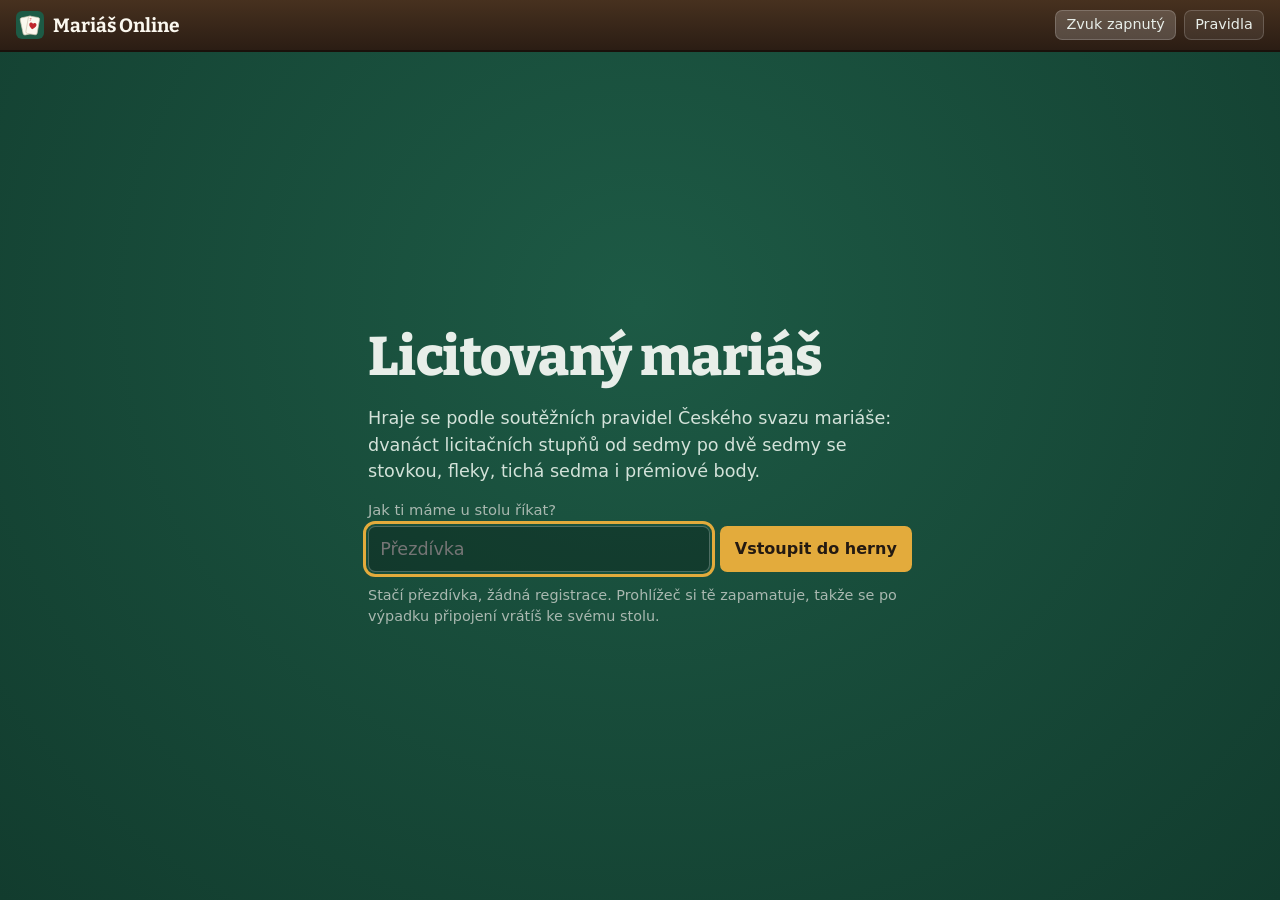
==== marias/web/index.html @ 0bc7ed8b "Rewrite: licitovaný mariáš per ČSM rules, with prémiové body Replace the Flask prototype with a serv" ====
<!doctype html>
<html lang="cs">
<head>
  <meta charset="utf-8">
  <meta name="viewport" content="width=device-width, initial-scale=1, viewport-fit=cover">
  <meta name="theme-color" content="#2b1d14">
  <meta name="description" content="Licitovaný mariáš online podle pravidel Českého svazu mariáše, s prémiovými body.">
  <title>Mariáš Online – licitovaný mariáš</title>
  <link rel="icon" href="img/icon.svg" type="image/svg+xml">
  <link rel="preload" href="fonts/bitter-latin-ext-wght-normal.woff2" as="font" type="font/woff2" crossorigin>
  <link rel="stylesheet" href="css/style.css">
  <script type="module" src="js/main.js"></script>
</head>
<body>
  <header class="bar">
    <a class="brand" href="./" aria-label="Mariáš Online – herna">
      <img src="img/icon.svg" alt="" width="28" height="28">
      <span>Mariáš Online</span>
    </a>
    <span id="conn" class="conn" role="status" aria-live="polite"></span>
    <nav class="bar-actions">
      <button id="btn-sound" class="ghost" type="button" aria-pressed="true">Zvuk zapnutý</button>
      <button id="btn-help" class="ghost" type="button">Pravidla</button>
      <button id="btn-name" class="ghost name" type="button" hidden></button>
    </nav>
  </header>

  <main id="main">
    <section id="view-login" class="view login" hidden>
      <div class="login-box">
        <h1>Licitovaný mariáš</h1>
        <p>Hraje se podle soutěžních pravidel Českého svazu mariáše: dvanáct licitačních stupňů od sedmy
          po dvě sedmy se stovkou, fleky, tichá sedma i prémiové body.</p>
        <form id="login-form" autocomplete="off">
          <label for="login-name">Jak ti máme u stolu říkat?</label>
          <div class="row">
            <input id="login-name" name="name" type="text" minlength="2" maxlength="20" required
                   placeholder="Přezdívka" autocomplete="nickname">
            <button class="primary" type="submit">Vstoupit do herny</button>
          </div>
          <p class="hint">Stačí přezdívka, žádná registrace. Prohlížeč si tě zapamatuje, takže se po výpadku
            připojení vrátíš ke svému stolu.</p>
        </form>
      </div>
    </section>

    <section id="view-lobby" class="view lobby" hidden>
      <div class="lobby-main">
        <div class="lobby-head">
          <h1>Herna</h1>
          <span id="lobby-online" class="muted"></span>
        </div>
        <div id="lobby-tables" class="tables"></div>
      </div>
      <aside class="lobby-side">
        <h2>Založit stůl</h2>
        <form id="create-form" autocomplete="off">
          <label for="create-name">Název stolu</label>
          <input id="create-name" name="name" type="text" maxlength="30" placeholder="Třeba U Petra">
          <label for="create-seats">Počet hráčů</label>
          <select id="create-seats" name="seats">
            <option value="3">3 hráči</option>
            <option value="4">4 hráči – rozdávající pauzíruje</option>
          </select>
          <label for="create-stake">Základ hry</label>
          <select id="create-stake" name="stake">
            <option value="10">desetník (0,10 Kč)</option>
            <option value="20" selected>dvacetník (0,20 Kč) – soutěžní</option>
            <option value="50">padesátník (0,50 Kč)</option>
            <option value="100">koruna (1 Kč)</option>
          </select>
          <label for="create-timer">Čas na tah</label>
          <select id="create-timer" name="turn_seconds">
            <option value="30">30 sekund</option>
            <option value="60" selected>60 sekund</option>
            <option value="120">2 minuty</option>
            <option value="0">bez limitu</option>
          </select>
          <label for="create-dealing">Rozdávání</label>
          <select id="create-dealing" name="dealing">
            <option value="cut" selected>jen snímat (soutěžně, karty se nemíchají)</option>
            <option value="shuffle">míchat před každou hrou</option>
          </select>
          <label class="check"><input id="create-private" name="private" type="checkbox">
            Soukromý stůl – jen přes odkaz</label>
          <button class="primary" type="submit">Založit stůl a přisednout</button>
        </form>
      </aside>
    </section>

    <section id="view-table" class="view table-view" hidden></section>
  </main>

  <dialog id="dlg-name" class="dialog small">
    <form id="name-form" method="dialog">
      <h2>Změnit přezdívku</h2>
      <input id="name-input" type="text" minlength="2" maxlength="20" required aria-label="Přezdívka">
      <div class="dialog-actions">
        <button type="button" class="ghost" data-close>Zrušit</button>
        <button type="submit" class="primary">Uložit přezdívku</button>
      </div>
    </form>
  </dialog>

  <dialog id="dlg-replaced" class="dialog small">
    <h2>Hraješ v jiném okně</h2>
    <p>Mariáš je pod tvou přezdívkou otevřený jinde. Hrát lze vždy jen v jednom okně.</p>
    <div class="dialog-actions">
      <button id="btn-takeover" type="button" class="primary">Hrát v tomto okně</button>
    </div>
  </dialog>

  <dialog id="dlg-help" class="dialog help">
    <div class="help-head">
      <h2>Pravidla licitovaného mariáše</h2>
      <button type="button" class="ghost" data-close>Zavřít pravidla</button>
    </div>
    <div class="help-body">
      <p>Hraje se podle Obecných pravidel hry mariáš a soutěžních pravidel licitovaného mariáše Českého
        svazu mariáše (2014). Tady je to nejdůležitější.</p>

      <h3>Karty a body</h3>
      <p>32 karet ve čtyřech barvách: červené, zelené, kule a žaludy. Při hrách s trumfy je pořadí
        7, 8, 9, spodek, svršek, král, desítka, eso. Při betlu a durchu platí přirozené pořadí
        7, 8, 9, 10, spodek, svršek, král, eso. Každé eso a každá desítka je za 10 bodů, poslední štych
        také za 10. Hláška – svršek a král stejné barvy v jedné ruce – je za 20, v trumfech za 40. Hlásí
        se zahráním první karty z dvojice.</p>

      <h3>Rozdání a licitace</h3>
      <p>Rozdává se 5-5-5, dvě karty do talonu a znovu 5-5-5. Licitaci zahajuje zadák proti forhontovi:
        nabízí stupně žebříčku a forhont odpovídá „mám“, nebo pasuje. Kdo má přednost, nabídku jen drží;
        kdo ji nemá, musí nabídnout víc. Po odstoupení jednoho z dvojice nastupuje prostřední hráč na jeho
        místo. Pokud nikdo nelicituje, hraje forhont nejméně sedmu.</p>
      <ol class="ladder">
        <li>Sedma</li><li>Sedma červená</li><li>Sto</li><li>Sto a sedma</li>
        <li>Sto červených</li><li>Sto a sedma červených</li><li>Betl</li><li>Durch</li>
        <li>Dvě sedmy</li><li>Dvě sedmy a sto</li><li>Dvě sedmy, červená trumf</li>
        <li>Dvě sedmy, červená trumf, a sto</li>
      </ol>
      <p>Vítěz licitace vezme talon, dvě karty odloží a ohlásí vylicitovaný nebo jakýkoli vyšší závazek.
        Esa a desítky smí do talonu jen při betlu a durchu, hlášená sedma nikdy. Kdo vylicitoval jen
        obyčejnou sedmu a nechce hrát, může karty složit (omyl) a zaplatí každému 1,20 Kč. Sedmu nelze
        hlásit bez trumfové sedmy v ruce.</p>

      <h3>Závazky</h3>
      <ul>
        <li><b>Sedma</b> je hra a sedma: získat víc bodů než obrana a vzít poslední štych trumfovou
          sedmou. Obě části se flekují i platí zvlášť.</li>
        <li><b>Sto</b>: uhrát aspoň 100 bodů, do stovky se počítá jen jedna hláška.</li>
        <li><b>Betl</b>: nevzít žádný štych. <b>Durch</b>: vzít všechny. Bez trumfů, vynáší aktér.</li>
        <li><b>Dvě sedmy</b>: aktér určí trumfy a pomocnou barvu. Předposlední štych musí vzít pomocnou
          sedmou a poslední trumfovou. Má-li některý obránce čtyři a více pomocných, platí aktér.</li>
      </ul>

      <h3>Sehrávka</h3>
      <p>Vynáší forhont, při betlu a durchu aktér. Musíš přiznat barvu a přebít, pokud můžeš. Nemáš-li
        barvu, musíš hrát trumf, a je-li už ve štychu trumf, tak vyšší. Je-li barva už přebita trumfem,
        stačí ji přiznat. Hlášenou sedmu smíš zahrát až jako poslední kartu její barvy.</p>

      <h3>Fleky</h3>
      <p>Obrana může dát flek, aktér re, obrana tutti a aktér boty. Každý stupeň sazbu zdvojnásobí. Zvyšovat
        lze jen tu část závazku, kterou soupeř právě fleknul. Sedma se sehrává jen s flekem na sedmu nebo
        s re na hru; jinak se rovnou vyplatí.</p>

      <h3>Sazby (základ 0,20 Kč)</h3>
      <table class="rates">
        <tr><th>Hra</th><td>0,20</td><th>Betl</th><td>3,00</td></tr>
        <tr><th>Sedma</th><td>0,40</td><th>Durch</th><td>6,00</td></tr>
        <tr><th>Sto</th><td>0,80</td><th>Dvě sedmy</th><td>8,00</td></tr>
        <tr><th>Tichá sedma</th><td>0,20</td><th>Limit</th><td>100,00</td></tr>
      </table>
      <p>Červené trumfy platí dvojnásob. Za každých 10 bodů nad sto se sto platí ještě jednou; neuhrané
        sto se platí za každých chybějících 10 bodů a za hlášky obrany. Tiché sto zdvojnásobí hru a každých
        dalších 10 bodů ji přidá znovu. Tichá sedma se při stovce platí tomu, kdo vezme poslední štych
        trumfovou sedmou; zabitou platí ten, komu patřila. U stolu pro čtyři platí pauzírující jako obránce.</p>

      <h3>Prémiové body</h3>
      <p>Za hlášené a vyhrané těžké hry a za úspěšné fleky na betl a durch se připisují prémiové body
        podle bodovací tabulky ČSM 2014. Rozhoduje počet trumfů (včetně karet odložených do talonu) a to,
        zda měl aktér výnos. Červené trumfy body zdvojnásobí. U betlu a durchu program „chytající“ karty
        a „ložené“ barvy posuzuje podle pevného vzorce, popsaného v dokumentaci.</p>
    </div>
  </dialog>

  <div id="toasts" class="toasts" role="status" aria-live="polite"></div>
  <noscript><p class="noscript">Mariáš Online potřebuje zapnutý JavaScript.</p></noscript>
</body>
</html>
---- marias/web/css/style.css ----
/* Mariáš Online
   A pub table: dark wood around a green cloth, ivory cards, and a slate
   board for the score sheet.  One display face (Bitter), system text. */

@font-face {
  font-family: "Bitter";
  font-style: normal;
  font-weight: 400 800;
  font-display: swap;
  src: url("../fonts/bitter-latin-ext-wght-normal.woff2") format("woff2");
  unicode-range: U+0100-02BA, U+02BD-02C5, U+02C7-02CC, U+02CE-02D7, U+02DD-02FF, U+0304, U+0308,
    U+0329, U+1D00-1DBF, U+1E00-1E9F, U+1EF2-1EFF, U+2020, U+20A0-20AB, U+20AD-20C0, U+2113,
    U+2C60-2C7F, U+A720-A7FF;
}

@font-face {
  font-family: "Bitter";
  font-style: normal;
  font-weight: 400 800;
  font-display: swap;
  src: url("../fonts/bitter-latin-wght-normal.woff2") format("woff2");
  unicode-range: U+0000-00FF, U+0131, U+0152-0153, U+02BB-02BC, U+02C6, U+02DA, U+02DC, U+0304,
    U+0308, U+0329, U+2000-206F, U+20AC, U+2122, U+2191, U+2193, U+2212, U+2215, U+FEFF, U+FFFD;
}

:root {
  --wood: #2b1d14;
  --wood-light: #47311f;
  --cloth: #1d5a45;
  --cloth-deep: #123c2e;
  --slate: #1e2a27;
  --slate-line: #34453f;
  --chalk: #e8eee9;
  --chalk-dim: #a9b8b0;
  --ivory: #fbf8ef;
  --ink: #241a12;
  --brass: #e3ab3c;
  --brass-deep: #b98319;
  --red: #c0262d;
  --ok: #7fd3a0;
  --display: "Bitter", "Rockwell", "Roboto Slab", Georgia, serif;
  --text: system-ui, -apple-system, "Segoe UI", Roboto, "Helvetica Neue", Arial, sans-serif;
  --bar-h: 3.25rem;
  --card-w: clamp(3.1rem, 7.4vw, 5.6rem);
  color-scheme: dark;
}

* {
  box-sizing: border-box;
}

html,
body {
  height: 100%;
}

body {
  margin: 0;
  font: 1rem/1.5 var(--text);
  color: var(--chalk);
  background: var(--wood);
  -webkit-text-size-adjust: 100%;
}

[hidden] {
  display: none !important;
}

h1,
h2,
h3,
h4 {
  font-family: var(--display);
  font-weight: 700;
  line-height: 1.2;
  margin: 0;
}

p {
  margin: 0;
}

button,
input,
select {
  font: inherit;
  color: inherit;
}

button {
  cursor: pointer;
  border: 0;
  border-radius: 0.45rem;
  padding: 0.55rem 0.95rem;
  background: none;
  line-height: 1.2;
}

button:disabled {
  cursor: not-allowed;
  opacity: 0.45;
}

:focus-visible {
  outline: 3px solid var(--brass);
  outline-offset: 2px;
}

.primary {
  background: var(--brass);
  color: var(--ink);
  font-weight: 650;
}

.primary:hover:not(:disabled) {
  background: #f0bd55;
}

.ghost {
  background: rgb(255 255 255 / 0.08);
  box-shadow: inset 0 0 0 1px rgb(255 255 255 / 0.18);
}

.ghost:hover:not(:disabled),
.ghost[aria-pressed="true"] {
  background: rgb(255 255 255 / 0.18);
}

.danger {
  background: var(--red);
  color: #fff;
  font-weight: 650;
}

.danger:hover {
  background: #d6353c;
}

.tiny {
  padding: 0.25rem 0.5rem;
  font-size: 0.8rem;
}

.muted {
  color: var(--chalk-dim);
}

input[type="text"],
select {
  width: 100%;
  padding: 0.55rem 0.7rem;
  border-radius: 0.45rem;
  border: 1px solid rgb(255 255 255 / 0.25);
  background: rgb(0 0 0 / 0.25);
}

label {
  display: block;
  margin: 0.9rem 0 0.3rem;
  font-size: 0.92rem;
  color: var(--chalk-dim);
}

label.check {
  display: flex;
  align-items: center;
  gap: 0.5rem;
  color: var(--chalk);
}

/* ------------------------------------------------------------------ top bar */

.bar {
  height: var(--bar-h);
  display: flex;
  align-items: center;
  gap: 1rem;
  padding: 0 1rem;
  background: linear-gradient(var(--wood-light), var(--wood));
  border-bottom: 2px solid #1a110b;
}

.brand {
  display: flex;
  align-items: center;
  gap: 0.55rem;
  font: 700 1.2rem var(--display);
  color: var(--ivory);
  text-decoration: none;
}

.conn {
  font-size: 0.9rem;
  color: var(--brass);
}

.bar-actions {
  margin-left: auto;
  display: flex;
  gap: 0.5rem;
}

.bar-actions button {
  padding: 0.4rem 0.7rem;
  font-size: 0.9rem;
}

.bar-actions .name {
  font-weight: 650;
  max-width: 12rem;
  overflow: hidden;
  text-overflow: ellipsis;
  white-space: nowrap;
}

main {
  height: calc(100dvh - var(--bar-h));
}

.view {
  height: 100%;
}

/* -------------------------------------------------------------------- login */

.login {
  display: grid;
  place-items: center;
  padding: 1.5rem;
  background: radial-gradient(ellipse at 50% 30%, var(--cloth), var(--cloth-deep));
}

.login-box {
  max-width: 34rem;
}

.login-box h1 {
  font-size: clamp(2.2rem, 6vw, 3.4rem);
  font-weight: 800;
  letter-spacing: -0.01em;
}

.login-box > p {
  margin: 1rem 0 0.5rem;
  font-size: 1.1rem;
  color: #d3e2d9;
}

.row {
  display: flex;
  gap: 0.6rem;
  flex-wrap: wrap;
}

.row input {
  flex: 1 1 12rem;
  font-size: 1.1rem;
}

.hint {
  margin-top: 0.8rem;
  font-size: 0.9rem;
  color: var(--chalk-dim);
}

/* -------------------------------------------------------------------- lobby */

.lobby {
  display: grid;
  grid-template-columns: minmax(0, 1fr) 22rem;
  background: radial-gradient(ellipse at 40% 20%, var(--cloth), var(--cloth-deep));
  overflow: auto;
}

.lobby-main {
  padding: 1.5rem clamp(1rem, 4vw, 3rem);
}

.lobby-head {
  display: flex;
  align-items: baseline;
  gap: 1rem;
  margin-bottom: 1rem;
}

.lobby-head h1 {
  font-size: 2.2rem;
  font-weight: 800;
}

.tables {
  display: grid;
  gap: 0.6rem;
}

.empty {
  max-width: 36rem;
  font-size: 1.05rem;
  color: #d3e2d9;
}

.table-card {
  display: grid;
  grid-template-columns: minmax(10rem, 1.4fr) minmax(0, 1.6fr) auto;
  align-items: center;
  gap: 1rem;
  padding: 0.8rem 1rem;
  background: rgb(0 0 0 / 0.22);
  border-left: 4px solid var(--brass);
  border-radius: 0.3rem 0.6rem 0.6rem 0.3rem;
}

.table-card h3 {
  font-size: 1.15rem;
}

.table-card-facts {
  display: flex;
  gap: 1.4rem;
  margin: 0;
}

.table-card-facts dt {
  font-size: 0.78rem;
  color: var(--chalk-dim);
}

.table-card-facts dd {
  margin: 0;
  font-weight: 600;
}

.table-card-actions {
  display: flex;
  align-items: center;
  gap: 0.5rem;
  flex-wrap: wrap;
  justify-content: flex-end;
}

.lobby-side {
  background: var(--slate);
  border-left: 1px solid var(--slate-line);
  padding: 1.5rem 1.25rem;
  overflow: auto;
}

.lobby-side h2 {
  font-size: 1.35rem;
}

.lobby-side .primary {
  margin-top: 1.2rem;
  width: 100%;
}

.lobby-side .check {
  margin-top: 1rem;
}

/* -------------------------------------------------------------------- table */

.table-view {
  display: grid;
  grid-template-columns: minmax(0, 1fr) 21rem;
}

.felt {
  position: relative;
  display: grid;
  grid-template-rows: max-content max-content minmax(9rem, 1fr) max-content max-content;
  min-height: 0;
  overflow: hidden auto;
  background:
    radial-gradient(ellipse at 50% 42%, rgb(255 255 255 / 0.07), transparent 60%),
    linear-gradient(var(--cloth), var(--cloth-deep));
  box-shadow: inset 0 0 0 6px #173f31, inset 0 0 60px rgb(0 0 0 / 0.35);
}

.table-top {
  display: flex;
  align-items: center;
  justify-content: space-between;
  gap: 1rem;
  padding: 0.6rem 1rem 0.2rem;
}

.table-title h1 {
  font-size: 1.15rem;
}

.table-title p {
  font-size: 0.85rem;
  color: #c4d6cc;
}

.table-top-actions {
  display: flex;
  gap: 0.4rem;
  flex-wrap: wrap;
  justify-content: flex-end;
}

.table-top-actions button {
  padding: 0.35rem 0.65rem;
  font-size: 0.85rem;
}

.side-toggle,
.side-close {
  display: none;
}

.opponents {
  display: flex;
  justify-content: space-between;
  align-items: flex-start;
  gap: 1rem;
  padding: 0.4rem 1rem;
}

.opponents[data-count="3"] .plate.top {
  margin-top: -0.2rem;
}

.plate {
  position: relative;
  min-width: 9.5rem;
  max-width: 15rem;
  padding: 0.5rem 0.75rem;
  border-radius: 0.6rem;
  background: rgb(8 28 21 / 0.62);
  box-shadow: inset 0 0 0 1px rgb(255 255 255 / 0.1);
}

.plate.turn {
  box-shadow: inset 0 0 0 2px var(--brass), 0 0 0 4px rgb(227 171 60 / 0.2);
}

.plate.offline {
  opacity: 0.7;
}

.plate.empty {
  display: grid;
  gap: 0.4rem;
  border: 1px dashed rgb(255 255 255 / 0.3);
  background: rgb(0 0 0 / 0.12);
  box-shadow: none;
}

.plate-name {
  font: 700 1.02rem var(--display);
  overflow: hidden;
  text-overflow: ellipsis;
  white-space: nowrap;
}

.plate-name .you {
  font: 400 0.85rem var(--text);
  color: var(--chalk-dim);
}

.plate-meta {
  font-size: 0.9rem;
  font-variant-numeric: tabular-nums;
}

.plate-cards {
  display: flex;
  align-items: center;
  gap: 0.4rem;
  margin-top: 0.2rem;
  font-size: 0.85rem;
}

.badges {
  display: flex;
  flex-wrap: wrap;
  gap: 0.25rem;
  margin: 0.15rem 0;
}

.badge {
  padding: 0.05rem 0.4rem;
  border-radius: 0.3rem;
  font-size: 0.74rem;
  background: rgb(255 255 255 / 0.14);
}

.badge.declarer {
  background: var(--brass);
  color: var(--ink);
  font-weight: 650;
}

.badge.warn {
  background: #6d2a2e;
}

.badge.ok {
  background: #1f6b4a;
}

.timer {
  height: 4px;
  margin-top: 0.4rem;
  border-radius: 2px;
  background: rgb(255 255 255 / 0.15);
  overflow: hidden;
}

.timer > i {
  display: block;
  height: 100%;
  width: 100%;
  background: var(--brass);
  transition: width 0.25s linear;
}

.bubble {
  position: absolute;
  z-index: 3;
  left: 0.5rem;
  top: calc(100% + 0.45rem);
  max-width: 16rem;
  padding: 0.35rem 0.65rem;
  border-radius: 0.2rem 0.7rem 0.7rem 0.7rem;
  background: var(--ivory);
  color: var(--ink);
  font-weight: 650;
  box-shadow: 0 4px 14px rgb(0 0 0 / 0.35);
}

.plate.right .bubble {
  left: auto;
  right: 0.5rem;
  border-radius: 0.7rem 0.2rem 0.7rem 0.7rem;
}

.plate.bottom .bubble {
  top: auto;
  bottom: calc(100% + 0.45rem);
  border-radius: 0.7rem 0.7rem 0.7rem 0.2rem;
}

.centre {
  display: grid;
  grid-template-rows: auto 1fr;
  min-height: 0;
  overflow: auto;
}

.centre.has-overlay {
  grid-template-rows: auto auto;
  align-content: center;
}

.centre.has-overlay .trick {
  display: none;
}

.contract {
  display: flex;
  flex-wrap: wrap;
  justify-content: center;
  align-items: center;
  gap: 0.3rem 0.9rem;
  padding: 0.3rem 1rem;
  min-height: 2rem;
  font-size: 0.95rem;
}

.contract strong {
  font: 700 1.15rem var(--display);
}

.flek-chip {
  padding: 0.05rem 0.45rem;
  border-radius: 0.3rem;
  background: var(--red);
  font-weight: 650;
}

.suit {
  display: inline-flex;
  align-items: center;
  gap: 0.25rem;
  padding: 0.05rem 0.45rem 0.05rem 0.3rem;
  border-radius: 0.3rem;
  background: var(--ivory);
  color: var(--ink);
  font-weight: 650;
  vertical-align: middle;
}

.suit svg {
  width: 1.05em;
  height: 1.05em;
}

.trick {
  position: relative;
  min-height: calc(var(--card-w) * 2.1);
}

.trick.past {
  background: rgb(0 0 0 / 0.28);
}

.slot {
  position: absolute;
  left: 50%;
  top: 50%;
  width: var(--card-w);
  transform: translate(-50%, -50%);
}

.slot.left {
  transform: translate(-135%, -60%) rotate(-7deg);
}

.slot.right {
  transform: translate(35%, -60%) rotate(7deg);
}

.slot.top {
  transform: translate(-50%, -95%);
}

.slot.bottom {
  transform: translate(-50%, -22%);
  z-index: 1;
}

.slot.winner .card {
  box-shadow: 0 0 0 3px var(--brass), 0 6px 18px rgb(0 0 0 / 0.45);
}

.trick-note {
  position: absolute;
  inset: auto 0 0.3rem;
  text-align: center;
  font-size: 0.9rem;
}

.card {
  display: block;
  width: var(--card-w);
  aspect-ratio: 2 / 3;
  padding: 0;
  border: 0;
  border-radius: calc(var(--card-w) * 0.085);
  background: none;
  font-family: var(--display);
  box-shadow: 0 3px 8px rgb(0 0 0 / 0.35);
  flex: none;
}

.card svg {
  display: block;
  width: 100%;
  height: 100%;
}

.card.small {
  width: 2.15rem;
  border-radius: 0.2rem;
  box-shadow: 0 1px 3px rgb(0 0 0 / 0.4);
}

span.card.small {
  display: inline-block;
  vertical-align: middle;
}

/* -------------------------------------------------------------- hand, actions */

.actions {
  display: grid;
  justify-items: center;
  gap: 0.5rem;
  padding: 0.5rem 1rem;
  min-height: 3.2rem;
  text-align: center;
}

.actions:empty {
  min-height: 0;
  padding: 0;
}

.actions p {
  max-width: 46rem;
}

.actions .your-turn {
  font: 700 1.1rem var(--display);
  color: var(--brass);
}

.buttons {
  display: flex;
  flex-wrap: wrap;
  align-items: center;
  justify-content: center;
  gap: 0.5rem;
}

.actions > * {
  max-width: 100%;
}

.buttons.wrap {
  flex-wrap: wrap;
}

.picker {
  display: flex;
  align-items: center;
  gap: 0.6rem;
  flex-wrap: wrap;
  justify-content: center;
}

.picker-label {
  min-width: 4.5rem;
  text-align: right;
  font-size: 0.9rem;
  color: #c4d6cc;
}

.choice {
  padding: 0.35rem 0.7rem;
  background: rgb(0 0 0 / 0.28);
  box-shadow: inset 0 0 0 1px rgb(255 255 255 / 0.2);
}

.choice[aria-pressed="true"] {
  background: var(--brass);
  color: var(--ink);
  font-weight: 650;
  box-shadow: none;
}

.choice .suit {
  background: none;
  color: inherit;
  padding: 0;
}

.choice:not([aria-pressed="true"]) .suit svg {
  background: var(--ivory);
  border-radius: 50%;
  padding: 1px;
}

.problem {
  color: #ffd98a;
  font-size: 0.92rem;
}

.me {
  display: grid;
  grid-template-columns: auto minmax(0, 1fr);
  align-items: end;
  gap: 0.8rem;
  padding: 0.3rem 1rem 0.9rem;
}

.hand {
  display: flex;
  justify-content: center;
  align-items: flex-end;
  min-height: calc(var(--card-w) * 1.6);
  padding: 0.9rem calc(var(--card-w) * 0.2) 0 calc(var(--card-w) * 0.55);
}

.hand:empty {
  min-height: 0;
  padding: 0;
}

.hand .card {
  /* Every card is positioned, so they always paint in hand order: a raised card never
     covers the tap strip of its right-hand neighbour. */
  position: relative;
  margin-left: calc(var(--card-w) * -0.36);
  transition: transform 0.12s ease;
}

.hand .card.illegal {
  filter: brightness(0.62) saturate(0.7);
}

.hand .card.legal:focus-visible {
  transform: translateY(-0.6rem);
}

@media (hover: hover) {
  .hand .card.legal:hover {
    transform: translateY(-0.6rem);
  }
}

.hand .card.selected {
  transform: translateY(-1.1rem);
  box-shadow: 0 0 0 3px var(--brass), 0 8px 16px rgb(0 0 0 / 0.4);
}

.hand .card.from-talon:not(.selected) {
  box-shadow: 0 0 0 2px #9fd4ff, 0 3px 8px rgb(0 0 0 / 0.35);
}

.hand .card:disabled {
  opacity: 1;
  cursor: default;
}

/* ------------------------------------------------------------------ overlay */

.overlay {
  margin: 0.4rem auto 0.8rem;
  width: min(46rem, calc(100% - 2rem));
  display: grid;
  gap: 0.8rem;
  padding: 1.1rem 1.3rem;
  border-radius: 0.7rem;
  background: var(--slate);
  box-shadow: 0 10px 40px rgb(0 0 0 / 0.5), inset 0 0 0 1px var(--slate-line);
}

.overlay h2 {
  font-size: 1.4rem;
}

.overlay .buttons {
  justify-content: flex-start;
}

.verdict {
  font-size: 1.05rem;
  font-weight: 650;
}

.verdict.won {
  color: var(--ok);
}

.verdict.lost {
  color: #ff9d9d;
}

.result {
  display: grid;
  gap: 0.7rem;
}

table {
  width: 100%;
  border-collapse: collapse;
  font-size: 0.92rem;
  font-variant-numeric: tabular-nums;
}

th,
td {
  padding: 0.3rem 0.5rem;
  text-align: left;
  border-bottom: 1px solid var(--slate-line);
  font-weight: 400;
}

thead th {
  font-size: 0.8rem;
  color: var(--chalk-dim);
}

tbody th {
  font-weight: 650;
}

.num {
  text-align: right;
  white-space: nowrap;
}

.parts tr.won .outcome {
  color: var(--ok);
}

.parts tr.lost .outcome {
  color: #ff9d9d;
}

.parts th,
.parts td {
  vertical-align: top;
}

.part-note {
  display: block;
  font-size: 0.8rem;
  font-weight: 400;
  color: var(--chalk-dim);
}

.sr-only {
  position: absolute;
  width: 1px;
  height: 1px;
  overflow: hidden;
  clip-path: inset(50%);
  white-space: nowrap;
}

.notes {
  font-size: 0.92rem;
  color: var(--chalk-dim);
}

.pb h3 {
  font-size: 1rem;
}

.pb ul {
  margin: 0.3rem 0 0;
  padding-left: 1.1rem;
  font-size: 0.92rem;
}

.reveal {
  display: grid;
  gap: 0.6rem;
}

.reveal h4 {
  font-size: 0.95rem;
  margin-bottom: 0.2rem;
}

.mini-row {
  display: flex;
  flex-wrap: wrap;
  align-items: center;
  gap: 0.2rem;
}

.tricks {
  margin: 0;
  padding: 0;
  list-style: none;
  display: grid;
  grid-template-columns: repeat(auto-fill, minmax(13.5rem, 1fr));
  gap: 0.3rem 1rem;
  font-size: 0.85rem;
}

.tricks li {
  display: flex;
  align-items: center;
  gap: 0.25rem;
}

.tricks .took .card {
  box-shadow: 0 0 0 2px var(--brass);
}

.trick-no {
  width: 1.5rem;
  color: var(--chalk-dim);
}

/* --------------------------------------------------------------------- side */

.side {
  display: grid;
  grid-template-rows: auto minmax(0, 1fr) auto;
  min-height: 0;
  background: var(--slate);
  border-left: 1px solid var(--slate-line);
}

.tabs {
  display: flex;
  gap: 0.2rem;
  padding: 0.5rem 0.6rem 0;
  border-bottom: 1px solid var(--slate-line);
}

.tabs [role="tab"] {
  padding: 0.45rem 0.9rem;
  border-radius: 0.45rem 0.45rem 0 0;
  font: 700 1rem var(--display);
  color: var(--chalk-dim);
}

.tabs [role="tab"][aria-selected="true"] {
  color: var(--chalk);
  background: rgb(255 255 255 / 0.08);
  box-shadow: inset 0 -3px 0 var(--brass);
}

.log {
  margin: 0;
  padding: 0.6rem 0.8rem;
  list-style: none;
  overflow: auto;
  font-size: 0.9rem;
  overflow-wrap: anywhere;
}

.log li {
  padding: 0.12rem 0;
  color: #c9d5cf;
}

.log li.system {
  color: var(--chalk-dim);
  font-style: italic;
}

.log li.result {
  margin: 0.25rem 0;
  padding: 0.3rem 0.5rem;
  border-left: 3px solid var(--brass);
  background: rgb(255 255 255 / 0.06);
  color: var(--chalk);
  font-weight: 600;
}

.log li.chat {
  color: #fff;
}

.log .time {
  margin-right: 0.35rem;
  font-size: 0.78rem;
  color: var(--chalk-dim);
}

.sheet {
  overflow: auto;
  padding: 0.6rem 0.8rem;
}

.sheet-scroll {
  overflow-x: auto;
}

.sheet table {
  font-family: var(--display);
  font-size: 0.85rem;
}

.sheet thead th {
  max-width: 5.5rem;
  overflow: hidden;
  text-overflow: ellipsis;
  white-space: nowrap;
}

.sheet .deal-title td {
  padding-top: 0.55rem;
  border-bottom: 0;
  color: var(--chalk-dim);
}

.sheet .declarer {
  font-weight: 700;
  color: var(--brass);
}

.sheet .totals th,
.sheet .totals td {
  font-weight: 700;
  border-top: 2px solid var(--chalk-dim);
}

.chat {
  display: flex;
  gap: 0.4rem;
  padding: 0.6rem;
  border-top: 1px solid var(--slate-line);
}

.chat button {
  padding: 0.45rem 0.7rem;
}

/* ------------------------------------------------------------------ dialogs */

.dialog {
  border: 0;
  border-radius: 0.8rem;
  padding: 1.3rem 1.5rem;
  background: var(--slate);
  color: var(--chalk);
  box-shadow: 0 20px 60px rgb(0 0 0 / 0.6);
}

.dialog::backdrop {
  background: rgb(10 6 3 / 0.65);
}

.dialog.small {
  width: min(26rem, calc(100vw - 2rem));
}

.dialog.small h2 {
  margin-bottom: 0.8rem;
}

.dialog-actions {
  display: flex;
  justify-content: flex-end;
  gap: 0.5rem;
  margin-top: 1rem;
}

.dialog.help {
  width: min(46rem, calc(100vw - 2rem));
  max-height: calc(100dvh - 2rem);
  padding: 0;
}

.help-head {
  position: sticky;
  top: 0;
  display: flex;
  align-items: center;
  justify-content: space-between;
  gap: 1rem;
  padding: 1rem 1.5rem;
  background: var(--slate);
  border-bottom: 1px solid var(--slate-line);
}

.help-body {
  padding: 0.5rem 1.5rem 1.5rem;
  max-width: 44rem;
}

.help-body h3 {
  margin: 1.3rem 0 0.4rem;
  font-size: 1.15rem;
  color: var(--brass);
}

.help-body p,
.help-body li {
  line-height: 1.6;
}

.help-body ul,
.help-body ol {
  padding-left: 1.3rem;
}

.ladder {
  columns: 2;
  column-gap: 2rem;
  margin: 0.6rem 0;
}

.rates {
  max-width: 28rem;
  margin: 0.4rem 0 0.8rem;
}

.rates th {
  font-weight: 650;
}

/* ------------------------------------------------------------------- toasts */

.toasts {
  position: fixed;
  z-index: 50;
  left: 50%;
  bottom: 1.2rem;
  transform: translateX(-50%);
  width: max-content;
  max-width: calc(100vw - 2rem);
}

.toast {
  padding: 0.6rem 1rem;
  border-radius: 0.5rem;
  background: var(--ivory);
  color: var(--ink);
  font-weight: 600;
  box-shadow: 0 8px 24px rgb(0 0 0 / 0.45);
}

.toast.error {
  background: #ffe1df;
  box-shadow: 0 8px 24px rgb(0 0 0 / 0.45), inset 4px 0 0 var(--red);
}

.noscript {
  padding: 2rem;
  text-align: center;
}

/* --------------------------------------------------------------- responsive */

@media (max-width: 62rem) {
  .lobby {
    grid-template-columns: 1fr;
  }

  .lobby-side {
    border-left: 0;
    border-top: 1px solid var(--slate-line);
  }

  .table-card {
    grid-template-columns: 1fr;
    gap: 0.5rem;
  }

  .table-card-actions {
    justify-content: flex-start;
  }

  .table-view {
    grid-template-columns: 1fr;
  }

  .side {
    position: fixed;
    z-index: 20;
    inset: var(--bar-h) 0 0 auto;
    width: min(22rem, 100vw);
    transform: translateX(100%);
    transition: transform 0.2s ease;
    box-shadow: -10px 0 30px rgb(0 0 0 / 0.5);
  }

  .side.open {
    transform: none;
  }

  .side-toggle {
    display: inline-block;
  }

  .side-close {
    display: inline-block;
    margin-left: auto;
    margin-bottom: 0.3rem;
    padding: 0.3rem 0.6rem;
    font-size: 0.85rem;
  }
}

@media (max-width: 40rem) {
  :root {
    --card-w: clamp(2.6rem, 12.5vw, 4.2rem);
  }

  .bar {
    gap: 0.5rem;
    padding: 0 0.6rem;
  }

  .brand span,
  #btn-sound {
    display: none;
  }

  .plate {
    min-width: 0;
    max-width: 46vw;
    padding: 0.35rem 0.5rem;
  }

  .plate-name {
    font-size: 0.95rem;
  }

  .plate-meta,
  .plate-cards {
    font-size: 0.8rem;
  }

  .plate-cards .card {
    display: none;
  }

  .opponents {
    gap: 0.4rem;
    padding: 0.3rem 0.5rem;
  }

  .table-top {
    flex-direction: column;
    align-items: stretch;
    gap: 0.4rem;
    padding: 0.5rem 0.6rem 0.1rem;
  }

  .table-title h1 {
    font-size: 1rem;
  }

  .table-title p {
    font-size: 0.8rem;
  }

  .table-top-actions {
    justify-content: flex-start;
  }

  .table-top-actions button {
    padding: 0.3rem 0.55rem;
    font-size: 0.8rem;
  }

  .overlay {
    width: calc(100% - 1rem);
    padding: 0.9rem;
  }

  .bubble {
    font-size: 0.85rem;
  }

  .opponents[data-count="3"] {
    flex-wrap: wrap;
    justify-content: center;
  }

  .me {
    grid-template-columns: 1fr;
    justify-items: center;
    padding-inline: 0.4rem;
  }

  .me .plate {
    display: flex;
    flex-wrap: wrap;
    align-items: center;
    gap: 0.15rem 0.6rem;
    max-width: 100%;
  }

  .me .plate .timer {
    flex-basis: 100%;
  }

  .actions {
    padding: 0.4rem 0.5rem;
  }

  .choice {
    padding: 0.35rem 0.55rem;
  }

  /* Spread the hand over the full width so every card keeps a usable tap strip. */
  .hand {
    --hand-w: calc(100vw - 1rem);
    width: 100%;
    padding-inline: 0;
  }

  .hand .card {
    margin-left: clamp(
      calc(var(--card-w) * -0.85),
      calc((var(--hand-w) - var(--card-w)) / (var(--n, 10) - 1) - var(--card-w)),
      calc(var(--card-w) * -0.2)
    );
  }

  .hand .card:first-child {
    margin-left: 0;
  }

  .ladder {
    columns: 1;
  }

  .picker-label {
    min-width: 0;
  }
}

@media (max-height: 34rem) {
  .felt {
    grid-template-rows: max-content max-content minmax(6rem, 1fr) max-content max-content;
  }

  :root {
    --card-w: clamp(2.6rem, 13vh, 4.4rem);
  }
}

@media (prefers-reduced-motion: reduce) {
  * {
    transition: none !important;
  }
}
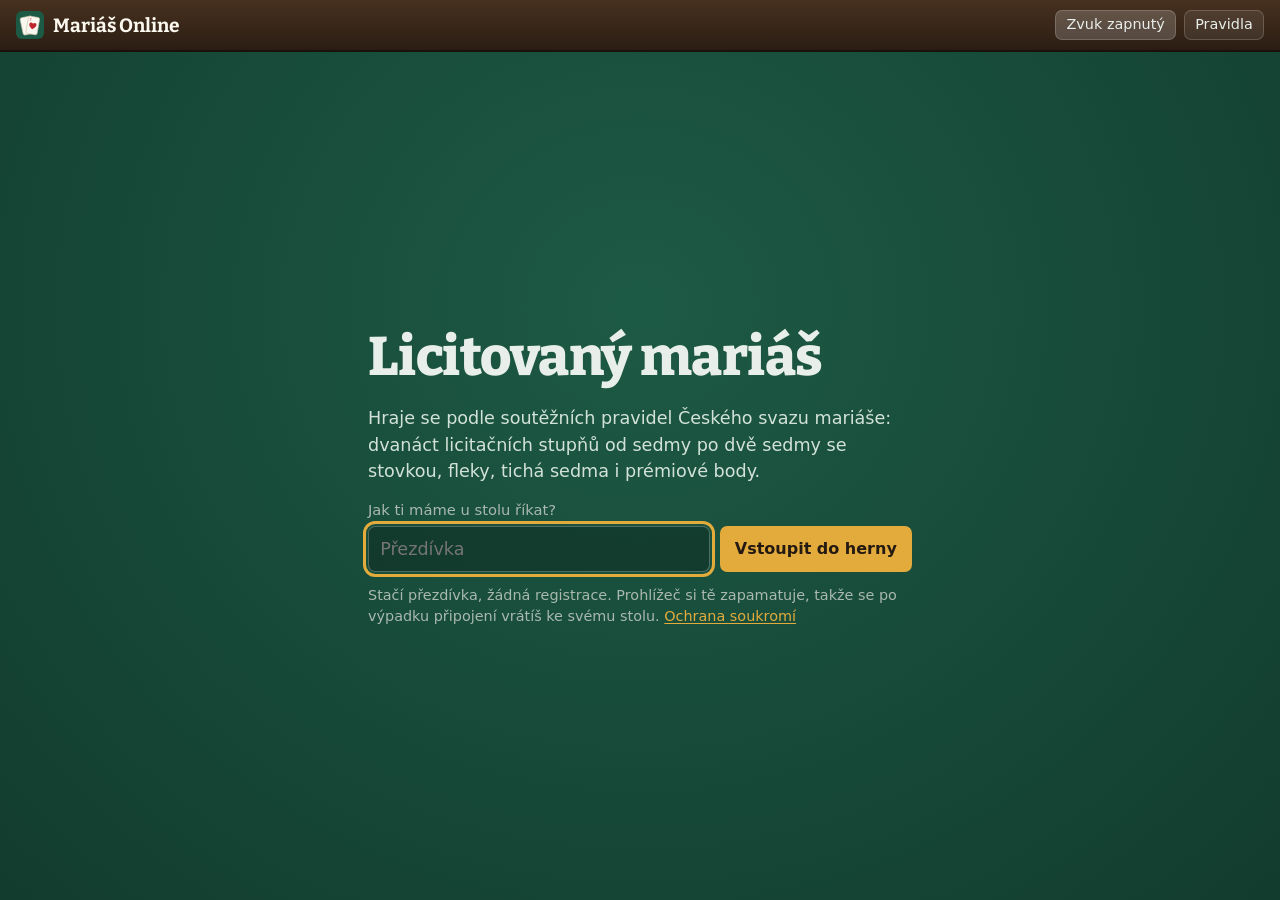
==== commit da5a50ca: "Apply rule decisions: flek order, ložená hra, timeouts, licence Rules - Flek: the second defender is" ====
--- a/marias/web/index.html
+++ b/marias/web/index.html
@@ -39,7 +39,8 @@
             <button class="primary" type="submit">Vstoupit do herny</button>
           </div>
           <p class="hint">Stačí přezdívka, žádná registrace. Prohlížeč si tě zapamatuje, takže se po výpadku
-            připojení vrátíš ke svému stolu.</p>
+            připojení vrátíš ke svému stolu.
+            <button type="button" class="link" data-privacy>Ochrana soukromí</button></p>
         </form>
       </div>
     </section>
@@ -85,6 +86,7 @@
             Soukromý stůl – jen přes odkaz</label>
           <button class="primary" type="submit">Založit stůl a přisednout</button>
         </form>
+        <p class="side-foot"><button type="button" class="link" data-privacy>Ochrana soukromí</button></p>
       </aside>
     </section>
 
@@ -149,7 +151,7 @@
         <li><b>Sto</b>: uhrát aspoň 100 bodů, do stovky se počítá jen jedna hláška.</li>
         <li><b>Betl</b>: nevzít žádný štych. <b>Durch</b>: vzít všechny. Bez trumfů, vynáší aktér.</li>
         <li><b>Dvě sedmy</b>: aktér určí trumfy a pomocnou barvu. Předposlední štych musí vzít pomocnou
-          sedmou a poslední trumfovou. Má-li některý obránce čtyři a více pomocných, platí aktér.</li>
+          sedmou a poslední trumfovou.</li>
       </ul>
 
       <h3>Sehrávka</h3>
@@ -158,9 +160,11 @@
         stačí ji přiznat. Hlášenou sedmu smíš zahrát až jako poslední kartu její barvy.</p>
 
       <h3>Fleky</h3>
-      <p>Obrana může dát flek, aktér re, obrana tutti a aktér boty. Každý stupeň sazbu zdvojnásobí. Zvyšovat
-        lze jen tu část závazku, kterou soupeř právě fleknul. Sedma se sehrává jen s flekem na sedmu nebo
-        s re na hru; jinak se rovnou vyplatí.</p>
+      <p>Obrana může dát flek, aktér re, obrana tutti a aktér boty. Každý stupeň sazbu zdvojnásobí. Nejdřív
+        se ptá první obránce, pak druhý (ten může fleknout to, co první nechal, a vynechá se, když už je
+        fleknuto všechno), nakonec aktér. Flek jednoho obránce platí za celou obranu. Zvyšovat lze jen tu
+        část závazku, kterou soupeř právě fleknul. Sedma se sehrává jen s flekem na sedmu nebo s re na hru;
+        jinak se rovnou vyplatí.</p>
 
       <h3>Sazby (základ 0,20 Kč)</h3>
       <table class="rates">
@@ -179,6 +183,52 @@
         podle bodovací tabulky ČSM 2014. Rozhoduje počet trumfů (včetně karet odložených do talonu) a to,
         zda měl aktér výnos. Červené trumfy body zdvojnásobí. U betlu a durchu program „chytající“ karty
         a „ložené“ barvy posuzuje podle pevného vzorce, popsaného v dokumentaci.</p>
+
+      <h3>Ložená hra</h3>
+      <p>Betl, který aktér nemůže prohrát (obrana nemá v žádné barvě kartu nižší než on), a durch, ve kterém
+        má aktér všechny barvy ložené a je na výnosu, se ukončí hned, jakmile to platí. Dvě sedmy prohrává
+        aktér bez sehrávky, když obrana dá na dvě sedmy flek a některý obránce má aspoň tolik pomocných
+        jako aktér, nebo když aktér nemá obě sedmy.</p>
+      <p><button type="button" class="link" data-privacy>Ochrana soukromí</button></p>
+    </div>
+  </dialog>
+
+  <dialog id="dlg-privacy" class="dialog help">
+    <div class="help-head">
+      <h2>Ochrana soukromí</h2>
+      <button type="button" class="ghost" data-close>Zavřít</button>
+    </div>
+    <div class="help-body">
+      <p>Mariáš Online zpracovává jen to, bez čeho hra nemůže fungovat. Nemá registraci, nepoužívá cookies,
+        analytické ani reklamní nástroje a nenačítá nic z cizích serverů.</p>
+
+      <h3>Kdo údaje zpracovává</h3>
+      <p>Správcem je <span id="privacy-operator">provozovatel tohoto serveru</span>.
+        <span id="privacy-contact-line" hidden>Kontakt: <span id="privacy-contact"></span>.</span></p>
+
+      <h3>Jaké údaje a proč</h3>
+      <ul>
+        <li><b>Přezdívka</b>, kterou si zvolíš. Vidí ji ostatní hráči v herně a u stolu.</li>
+        <li><b>Náhodný identifikátor hosta</b>. Prohlížeč si ho uloží (v úložišti localStorage), aby tě po
+          výpadku spojení vrátil ke tvému stolu. Server drží jen jeho otisk, ne samotný identifikátor.</li>
+        <li><b>Průběh her, lístek a zprávy v chatu</b> u stolu. Vidí je hráči a diváci u téhož stolu.</li>
+        <li><b>IP adresa</b> slouží jen k omezení počtu spojení a k ochraně před zneužitím. Aplikace ji
+          nikam neukládá. Reverzní proxy serveru ji může zapisovat do provozních záznamů.</li>
+        <li>V prohlížeči se dále ukládá, zda máš zapnutý zvuk a automatické hlášky.</li>
+      </ul>
+      <p>Právním základem je poskytnutí hry, o kterou sis řekl (čl. 6 odst. 1 písm. b GDPR), a oprávněný
+        zájem na bezpečném provozu služby (čl. 6 odst. 1 písm. f GDPR).</p>
+
+      <h3>Jak dlouho</h3>
+      <p>Všechno se drží jen v operační paměti serveru, žádná databáze neexistuje. Stůl i jeho chat
+        zmizí, když se stůl zavře nebo se server restartuje. Identita hosta zanikne po
+        <span id="privacy-hours">24</span> hodinách bez připojení. Údaje v prohlížeči smažeš vymazáním dat
+        tohoto webu.</p>
+
+      <h3>Tvoje práva</h3>
+      <p>Máš právo na přístup k údajům, jejich opravu, výmaz, omezení zpracování a právo vznést námitku.
+        Můžeš se obrátit na správce, nebo podat stížnost u Úřadu pro ochranu osobních údajů
+        (www.uoou.gov.cz).</p>
     </div>
   </dialog>
 
--- a/marias/web/css/style.css
+++ b/marias/web/css/style.css
@@ -755,6 +755,31 @@
   padding: 1px;
 }
 
+.bid-select {
+  width: auto;
+  min-width: 14rem;
+  max-width: 100%;
+  padding: 0.5rem 0.6rem;
+  font-weight: 600;
+}
+
+.bid-select option:disabled {
+  color: #7d8a84;
+}
+
+.link {
+  padding: 0;
+  border-radius: 0.2rem;
+  color: var(--brass);
+  text-decoration: underline;
+  text-underline-offset: 0.15em;
+}
+
+.side-foot {
+  margin-top: 1.5rem;
+  font-size: 0.9rem;
+}
+
 .problem {
   color: #ffd98a;
   font-size: 0.92rem;
